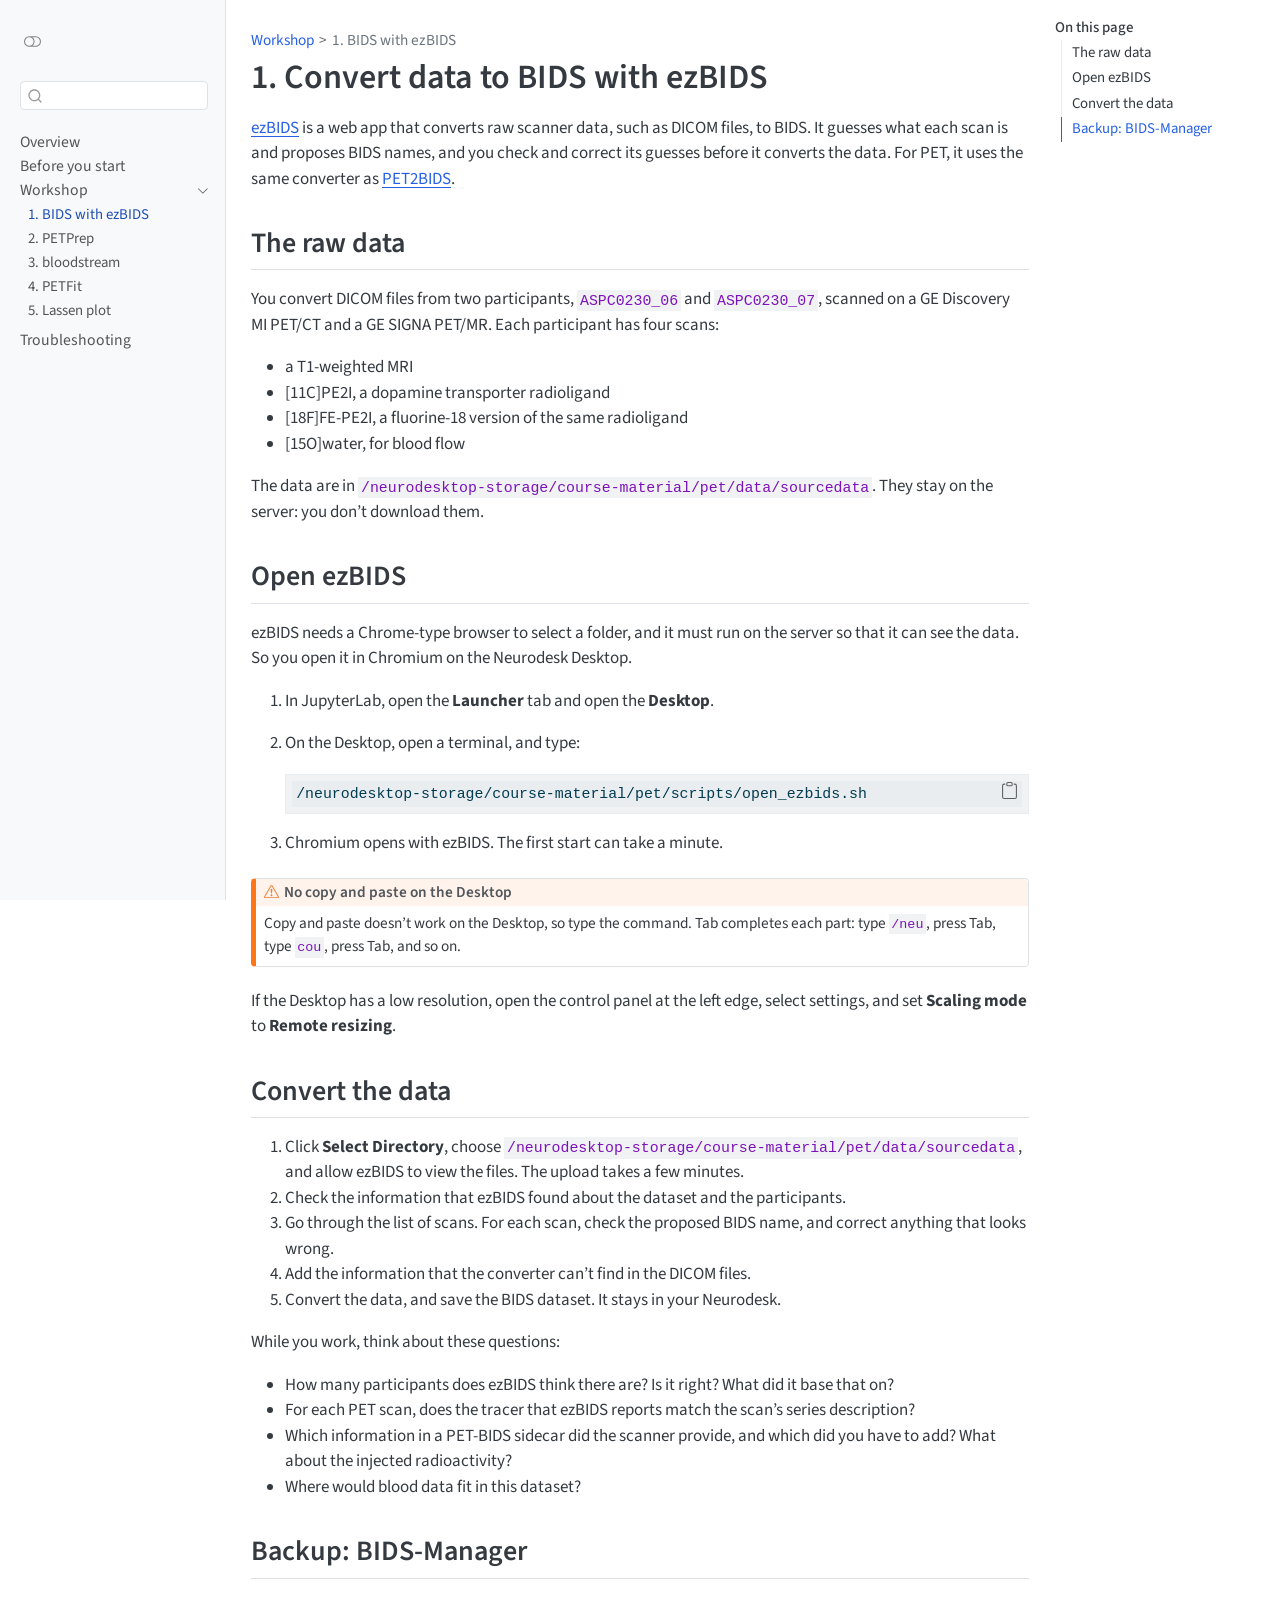
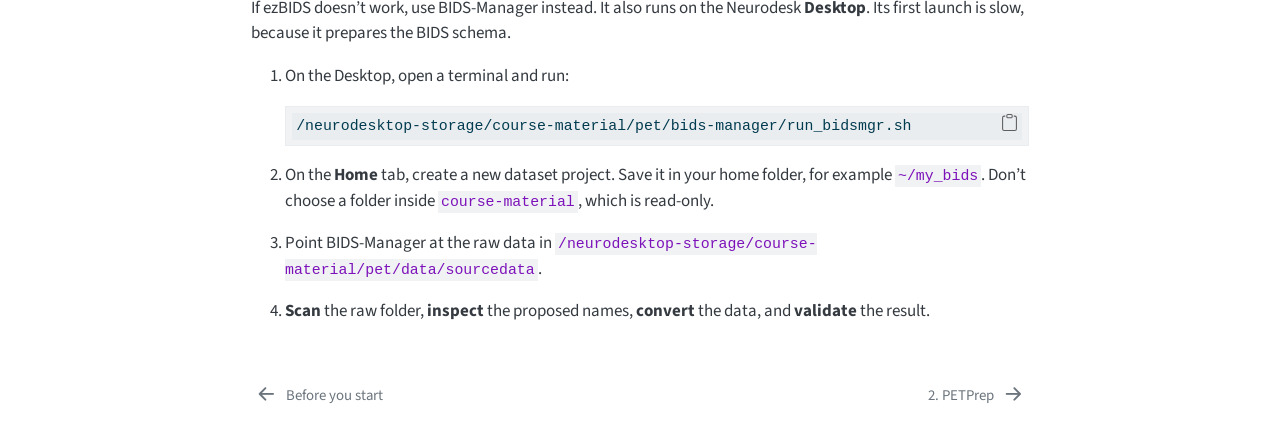
==== docs/01-ezbids.html @ 764176b8 "first commit" ====
<!DOCTYPE html>
<html xmlns="http://www.w3.org/1999/xhtml" lang="en" xml:lang="en"><head>

<meta charset="utf-8">
<meta name="generator" content="quarto-1.8.22">

<meta name="viewport" content="width=device-width, initial-scale=1.0, user-scalable=yes">


<title>1. Convert data to BIDS with ezBIDS – PET data analysis workshop</title>
<style>
code{white-space: pre-wrap;}
span.smallcaps{font-variant: small-caps;}
div.columns{display: flex; gap: min(4vw, 1.5em);}
div.column{flex: auto; overflow-x: auto;}
div.hanging-indent{margin-left: 1.5em; text-indent: -1.5em;}
ul.task-list{list-style: none;}
ul.task-list li input[type="checkbox"] {
  width: 0.8em;
  margin: 0 0.8em 0.2em -1em; /* quarto-specific, see https://github.com/quarto-dev/quarto-cli/issues/4556 */ 
  vertical-align: middle;
}
/* CSS for syntax highlighting */
html { -webkit-text-size-adjust: 100%; }
pre > code.sourceCode { white-space: pre; position: relative; }
pre > code.sourceCode > span { display: inline-block; line-height: 1.25; }
pre > code.sourceCode > span:empty { height: 1.2em; }
.sourceCode { overflow: visible; }
code.sourceCode > span { color: inherit; text-decoration: inherit; }
div.sourceCode { margin: 1em 0; }
pre.sourceCode { margin: 0; }
@media screen {
div.sourceCode { overflow: auto; }
}
@media print {
pre > code.sourceCode { white-space: pre-wrap; }
pre > code.sourceCode > span { text-indent: -5em; padding-left: 5em; }
}
pre.numberSource code
  { counter-reset: source-line 0; }
pre.numberSource code > span
  { position: relative; left: -4em; counter-increment: source-line; }
pre.numberSource code > span > a:first-child::before
  { content: counter(source-line);
    position: relative; left: -1em; text-align: right; vertical-align: baseline;
    border: none; display: inline-block;
    -webkit-touch-callout: none; -webkit-user-select: none;
    -khtml-user-select: none; -moz-user-select: none;
    -ms-user-select: none; user-select: none;
    padding: 0 4px; width: 4em;
  }
pre.numberSource { margin-left: 3em;  padding-left: 4px; }
div.sourceCode
  {   }
@media screen {
pre > code.sourceCode > span > a:first-child::before { text-decoration: underline; }
}
</style>


<script src="site_libs/quarto-nav/quarto-nav.js"></script>
<script src="site_libs/quarto-nav/headroom.min.js"></script>
<script src="site_libs/clipboard/clipboard.min.js"></script>
<script src="site_libs/quarto-search/autocomplete.umd.js"></script>
<script src="site_libs/quarto-search/fuse.min.js"></script>
<script src="site_libs/quarto-search/quarto-search.js"></script>
<meta name="quarto:offset" content="./">
<link href="./02-petprep.html" rel="next">
<link href="./setup.html" rel="prev">
<script src="site_libs/quarto-html/quarto.js" type="module"></script>
<script src="site_libs/quarto-html/tabsets/tabsets.js" type="module"></script>
<script src="site_libs/quarto-html/axe/axe-check.js" type="module"></script>
<script src="site_libs/quarto-html/popper.min.js"></script>
<script src="site_libs/quarto-html/tippy.umd.min.js"></script>
<script src="site_libs/quarto-html/anchor.min.js"></script>
<link href="site_libs/quarto-html/tippy.css" rel="stylesheet">
<link href="site_libs/quarto-html/quarto-syntax-highlighting-cd7454b418030687c631a6a7286fbe16.css" rel="stylesheet" class="quarto-color-scheme" id="quarto-text-highlighting-styles">
<link href="site_libs/quarto-html/quarto-syntax-highlighting-dark-fbf3368e9a39f98674df9137282eadca.css" rel="stylesheet" class="quarto-color-scheme quarto-color-alternate" id="quarto-text-highlighting-styles">
<link href="site_libs/quarto-html/quarto-syntax-highlighting-cd7454b418030687c631a6a7286fbe16.css" rel="stylesheet" class="quarto-color-scheme-extra" id="quarto-text-highlighting-styles">
<script src="site_libs/bootstrap/bootstrap.min.js"></script>
<link href="site_libs/bootstrap/bootstrap-icons.css" rel="stylesheet">
<link href="site_libs/bootstrap/bootstrap-1dff777cf163c50baf22591510baa299.min.css" rel="stylesheet" append-hash="true" class="quarto-color-scheme" id="quarto-bootstrap" data-mode="light">
<link href="site_libs/bootstrap/bootstrap-dark-a25004ff6f9bb34376268c84d08a2f1b.min.css" rel="stylesheet" append-hash="true" class="quarto-color-scheme quarto-color-alternate" id="quarto-bootstrap" data-mode="dark">
<link href="site_libs/bootstrap/bootstrap-1dff777cf163c50baf22591510baa299.min.css" rel="stylesheet" append-hash="true" class="quarto-color-scheme-extra" id="quarto-bootstrap" data-mode="light">
<script id="quarto-search-options" type="application/json">{
  "location": "sidebar",
  "copy-button": false,
  "collapse-after": 3,
  "panel-placement": "start",
  "type": "textbox",
  "limit": 50,
  "keyboard-shortcut": [
    "f",
    "/",
    "s"
  ],
  "show-item-context": false,
  "language": {
    "search-no-results-text": "No results",
    "search-matching-documents-text": "matching documents",
    "search-copy-link-title": "Copy link to search",
    "search-hide-matches-text": "Hide additional matches",
    "search-more-match-text": "more match in this document",
    "search-more-matches-text": "more matches in this document",
    "search-clear-button-title": "Clear",
    "search-text-placeholder": "",
    "search-detached-cancel-button-title": "Cancel",
    "search-submit-button-title": "Submit",
    "search-label": "Search"
  }
}</script>
<style>html{ scroll-behavior: smooth; }</style>


</head>

<body class="nav-sidebar docked quarto-light"><script id="quarto-html-before-body" type="application/javascript">
    const toggleBodyColorMode = (bsSheetEl) => {
      const mode = bsSheetEl.getAttribute("data-mode");
      const bodyEl = window.document.querySelector("body");
      if (mode === "dark") {
        bodyEl.classList.add("quarto-dark");
        bodyEl.classList.remove("quarto-light");
      } else {
        bodyEl.classList.add("quarto-light");
        bodyEl.classList.remove("quarto-dark");
      }
    }
    const toggleBodyColorPrimary = () => {
      const bsSheetEl = window.document.querySelector("link#quarto-bootstrap:not([rel=disabled-stylesheet])");
      if (bsSheetEl) {
        toggleBodyColorMode(bsSheetEl);
      }
    }
    const setColorSchemeToggle = (alternate) => {
      const toggles = window.document.querySelectorAll('.quarto-color-scheme-toggle');
      for (let i=0; i < toggles.length; i++) {
        const toggle = toggles[i];
        if (toggle) {
          if (alternate) {
            toggle.classList.add("alternate");
          } else {
            toggle.classList.remove("alternate");
          }
        }
      }
    };
    const toggleColorMode = (alternate) => {
      // Switch the stylesheets
      const primaryStylesheets = window.document.querySelectorAll('link.quarto-color-scheme:not(.quarto-color-alternate)');
      const alternateStylesheets = window.document.querySelectorAll('link.quarto-color-scheme.quarto-color-alternate');
      manageTransitions('#quarto-margin-sidebar .nav-link', false);
      if (alternate) {
        // note: dark is layered on light, we don't disable primary!
        enableStylesheet(alternateStylesheets);
        for (const sheetNode of alternateStylesheets) {
          if (sheetNode.id === "quarto-bootstrap") {
            toggleBodyColorMode(sheetNode);
          }
        }
      } else {
        disableStylesheet(alternateStylesheets);
        enableStylesheet(primaryStylesheets)
        toggleBodyColorPrimary();
      }
      manageTransitions('#quarto-margin-sidebar .nav-link', true);
      // Switch the toggles
      setColorSchemeToggle(alternate)
      // Hack to workaround the fact that safari doesn't
      // properly recolor the scrollbar when toggling (#1455)
      if (navigator.userAgent.indexOf('Safari') > 0 && navigator.userAgent.indexOf('Chrome') == -1) {
        manageTransitions("body", false);
        window.scrollTo(0, 1);
        setTimeout(() => {
          window.scrollTo(0, 0);
          manageTransitions("body", true);
        }, 40);
      }
    }
    const disableStylesheet = (stylesheets) => {
      for (let i=0; i < stylesheets.length; i++) {
        const stylesheet = stylesheets[i];
        stylesheet.rel = 'disabled-stylesheet';
      }
    }
    const enableStylesheet = (stylesheets) => {
      for (let i=0; i < stylesheets.length; i++) {
        const stylesheet = stylesheets[i];
        if(stylesheet.rel !== 'stylesheet') { // for Chrome, which will still FOUC without this check
          stylesheet.rel = 'stylesheet';
        }
      }
    }
    const manageTransitions = (selector, allowTransitions) => {
      const els = window.document.querySelectorAll(selector);
      for (let i=0; i < els.length; i++) {
        const el = els[i];
        if (allowTransitions) {
          el.classList.remove('notransition');
        } else {
          el.classList.add('notransition');
        }
      }
    }
    const isFileUrl = () => {
      return window.location.protocol === 'file:';
    }
    const hasAlternateSentinel = () => {
      let styleSentinel = getColorSchemeSentinel();
      if (styleSentinel !== null) {
        return styleSentinel === "alternate";
      } else {
        return false;
      }
    }
    const setStyleSentinel = (alternate) => {
      const value = alternate ? "alternate" : "default";
      if (!isFileUrl()) {
        window.localStorage.setItem("quarto-color-scheme", value);
      } else {
        localAlternateSentinel = value;
      }
    }
    const getColorSchemeSentinel = () => {
      if (!isFileUrl()) {
        const storageValue = window.localStorage.getItem("quarto-color-scheme");
        return storageValue != null ? storageValue : localAlternateSentinel;
      } else {
        return localAlternateSentinel;
      }
    }
    const toggleGiscusIfUsed = (isAlternate, darkModeDefault) => {
      const baseTheme = document.querySelector('#giscus-base-theme')?.value ?? 'light';
      const alternateTheme = document.querySelector('#giscus-alt-theme')?.value ?? 'dark';
      let newTheme = '';
      if(authorPrefersDark) {
        newTheme = isAlternate ? baseTheme : alternateTheme;
      } else {
        newTheme = isAlternate ? alternateTheme : baseTheme;
      }
      const changeGiscusTheme = () => {
        // From: https://github.com/giscus/giscus/issues/336
        const sendMessage = (message) => {
          const iframe = document.querySelector('iframe.giscus-frame');
          if (!iframe) return;
          iframe.contentWindow.postMessage({ giscus: message }, 'https://giscus.app');
        }
        sendMessage({
          setConfig: {
            theme: newTheme
          }
        });
      }
      const isGiscussLoaded = window.document.querySelector('iframe.giscus-frame') !== null;
      if (isGiscussLoaded) {
        changeGiscusTheme();
      }
    };
    const authorPrefersDark = false;
    const darkModeDefault = authorPrefersDark;
      document.querySelector('link#quarto-text-highlighting-styles.quarto-color-scheme-extra').rel = 'disabled-stylesheet';
      document.querySelector('link#quarto-bootstrap.quarto-color-scheme-extra').rel = 'disabled-stylesheet';
    let localAlternateSentinel = darkModeDefault ? 'alternate' : 'default';
    // Dark / light mode switch
    window.quartoToggleColorScheme = () => {
      // Read the current dark / light value
      let toAlternate = !hasAlternateSentinel();
      toggleColorMode(toAlternate);
      setStyleSentinel(toAlternate);
      toggleGiscusIfUsed(toAlternate, darkModeDefault);
      window.dispatchEvent(new Event('resize'));
    };
    // Switch to dark mode if need be
    if (hasAlternateSentinel()) {
      toggleColorMode(true);
    } else {
      toggleColorMode(false);
    }
  </script>

<div id="quarto-search-results"></div>
  <header id="quarto-header" class="headroom fixed-top">
  <nav class="quarto-secondary-nav">
    <div class="container-fluid d-flex">
      <button type="button" class="quarto-btn-toggle btn" data-bs-toggle="collapse" role="button" data-bs-target=".quarto-sidebar-collapse-item" aria-controls="quarto-sidebar" aria-expanded="false" aria-label="Toggle sidebar navigation" onclick="if (window.quartoToggleHeadroom) { window.quartoToggleHeadroom(); }">
        <i class="bi bi-layout-text-sidebar-reverse"></i>
      </button>
        <nav class="quarto-page-breadcrumbs" aria-label="breadcrumb"><ol class="breadcrumb"><li class="breadcrumb-item"><a href="./01-ezbids.html">Workshop</a></li><li class="breadcrumb-item"><a href="./01-ezbids.html">1. BIDS with ezBIDS</a></li></ol></nav>
        <a class="flex-grow-1" role="navigation" data-bs-toggle="collapse" data-bs-target=".quarto-sidebar-collapse-item" aria-controls="quarto-sidebar" aria-expanded="false" aria-label="Toggle sidebar navigation" onclick="if (window.quartoToggleHeadroom) { window.quartoToggleHeadroom(); }">      
        </a>
      <button type="button" class="btn quarto-search-button" aria-label="Search" onclick="window.quartoOpenSearch();">
        <i class="bi bi-search"></i>
      </button>
    </div>
  </nav>
</header>
<!-- content -->
<div id="quarto-content" class="quarto-container page-columns page-rows-contents page-layout-article">
<!-- sidebar -->
  <nav id="quarto-sidebar" class="sidebar collapse collapse-horizontal quarto-sidebar-collapse-item sidebar-navigation docked overflow-auto">
    <div class="pt-lg-2 mt-2 text-left sidebar-header">
      <a href="./index.html" class="sidebar-logo-link">
      </a>
      <div class="sidebar-tools-main">
  <a href="" class="quarto-color-scheme-toggle quarto-navigation-tool  px-1" onclick="window.quartoToggleColorScheme(); return false;" title="Toggle dark mode"><i class="bi"></i></a>
</div>
      </div>
        <div class="mt-2 flex-shrink-0 align-items-center">
        <div class="sidebar-search">
        <div id="quarto-search" class="" title="Search"></div>
        </div>
        </div>
    <div class="sidebar-menu-container"> 
    <ul class="list-unstyled mt-1">
        <li class="sidebar-item">
  <div class="sidebar-item-container"> 
  <a href="./index.html" class="sidebar-item-text sidebar-link">
 <span class="menu-text">Overview</span></a>
  </div>
</li>
        <li class="sidebar-item">
  <div class="sidebar-item-container"> 
  <a href="./setup.html" class="sidebar-item-text sidebar-link">
 <span class="menu-text">Before you start</span></a>
  </div>
</li>
        <li class="sidebar-item sidebar-item-section">
      <div class="sidebar-item-container"> 
            <a class="sidebar-item-text sidebar-link text-start" data-bs-toggle="collapse" data-bs-target="#quarto-sidebar-section-1" role="navigation" aria-expanded="true">
 <span class="menu-text">Workshop</span></a>
          <a class="sidebar-item-toggle text-start" data-bs-toggle="collapse" data-bs-target="#quarto-sidebar-section-1" role="navigation" aria-expanded="true" aria-label="Toggle section">
            <i class="bi bi-chevron-right ms-2"></i>
          </a> 
      </div>
      <ul id="quarto-sidebar-section-1" class="collapse list-unstyled sidebar-section depth1 show">  
          <li class="sidebar-item">
  <div class="sidebar-item-container"> 
  <a href="./01-ezbids.html" class="sidebar-item-text sidebar-link active">
 <span class="menu-text">1. BIDS with ezBIDS</span></a>
  </div>
</li>
          <li class="sidebar-item">
  <div class="sidebar-item-container"> 
  <a href="./02-petprep.html" class="sidebar-item-text sidebar-link">
 <span class="menu-text">2. PETPrep</span></a>
  </div>
</li>
          <li class="sidebar-item">
  <div class="sidebar-item-container"> 
  <a href="./03-bloodstream.html" class="sidebar-item-text sidebar-link">
 <span class="menu-text">3. bloodstream</span></a>
  </div>
</li>
          <li class="sidebar-item">
  <div class="sidebar-item-container"> 
  <a href="./04-petfit.html" class="sidebar-item-text sidebar-link">
 <span class="menu-text">4. PETFit</span></a>
  </div>
</li>
          <li class="sidebar-item">
  <div class="sidebar-item-container"> 
  <a href="./05-lassen.html" class="sidebar-item-text sidebar-link">
 <span class="menu-text">5. Lassen plot</span></a>
  </div>
</li>
      </ul>
  </li>
        <li class="sidebar-item">
  <div class="sidebar-item-container"> 
  <a href="./troubleshooting.html" class="sidebar-item-text sidebar-link">
 <span class="menu-text">Troubleshooting</span></a>
  </div>
</li>
    </ul>
    </div>
</nav>
<div id="quarto-sidebar-glass" class="quarto-sidebar-collapse-item" data-bs-toggle="collapse" data-bs-target=".quarto-sidebar-collapse-item"></div>
<!-- margin-sidebar -->
    <div id="quarto-margin-sidebar" class="sidebar margin-sidebar">
        <nav id="TOC" role="doc-toc" class="toc-active">
    <h2 id="toc-title">On this page</h2>
   
  <ul>
  <li><a href="#the-raw-data" id="toc-the-raw-data" class="nav-link active" data-scroll-target="#the-raw-data">The raw data</a></li>
  <li><a href="#open-ezbids" id="toc-open-ezbids" class="nav-link" data-scroll-target="#open-ezbids">Open ezBIDS</a></li>
  <li><a href="#convert-the-data" id="toc-convert-the-data" class="nav-link" data-scroll-target="#convert-the-data">Convert the data</a></li>
  <li><a href="#backup-bids-manager" id="toc-backup-bids-manager" class="nav-link" data-scroll-target="#backup-bids-manager">Backup: BIDS-Manager</a></li>
  </ul>
</nav>
    </div>
<!-- main -->
<main class="content" id="quarto-document-content">


<header id="title-block-header" class="quarto-title-block default"><nav class="quarto-page-breadcrumbs quarto-title-breadcrumbs d-none d-lg-block" aria-label="breadcrumb"><ol class="breadcrumb"><li class="breadcrumb-item"><a href="./01-ezbids.html">Workshop</a></li><li class="breadcrumb-item"><a href="./01-ezbids.html">1. BIDS with ezBIDS</a></li></ol></nav>
<div class="quarto-title">
<h1 class="title">1. Convert data to BIDS with ezBIDS</h1>
</div>



<div class="quarto-title-meta">

    
  
    
  </div>
  


</header>


<p><a href="https://github.com/openneuropet/ezbids_docker">ezBIDS</a> is a web app that converts raw scanner data, such as DICOM files, to BIDS. It guesses what each scan is and proposes BIDS names, and you check and correct its guesses before it converts the data. For PET, it uses the same converter as <a href="https://github.com/openneuropet/PET2BIDS">PET2BIDS</a>.</p>
<section id="the-raw-data" class="level2">
<h2 class="anchored" data-anchor-id="the-raw-data">The raw data</h2>
<p>You convert DICOM files from two participants, <code>ASPC0230_06</code> and <code>ASPC0230_07</code>, scanned on a GE Discovery MI PET/CT and a GE SIGNA PET/MR. Each participant has four scans:</p>
<ul>
<li>a T1-weighted MRI</li>
<li>[11C]PE2I, a dopamine transporter radioligand</li>
<li>[18F]FE-PE2I, a fluorine-18 version of the same radioligand</li>
<li>[15O]water, for blood flow</li>
</ul>
<p>The data are in <code>/neurodesktop-storage/course-material/pet/data/sourcedata</code>. They stay on the server: you don’t download them.</p>
</section>
<section id="open-ezbids" class="level2">
<h2 class="anchored" data-anchor-id="open-ezbids">Open ezBIDS</h2>
<p>ezBIDS needs a Chrome-type browser to select a folder, and it must run on the server so that it can see the data. So you open it in Chromium on the Neurodesk Desktop.</p>
<ol type="1">
<li><p>In JupyterLab, open the <strong>Launcher</strong> tab and open the <strong>Desktop</strong>.</p></li>
<li><p>On the Desktop, open a terminal, and type:</p>
<div class="code-copy-outer-scaffold"><div class="sourceCode" id="cb1"><pre class="sourceCode bash code-with-copy"><code class="sourceCode bash"><span id="cb1-1"><a href="#cb1-1" aria-hidden="true" tabindex="-1"></a><span class="ex">/neurodesktop-storage/course-material/pet/scripts/open_ezbids.sh</span></span></code></pre></div><button title="Copy to Clipboard" class="code-copy-button"><i class="bi"></i></button></div></li>
<li><p>Chromium opens with ezBIDS. The first start can take a minute.</p></li>
</ol>
<div class="callout callout-style-default callout-warning callout-titled">
<div class="callout-header d-flex align-content-center">
<div class="callout-icon-container">
<i class="callout-icon"></i>
</div>
<div class="callout-title-container flex-fill">
<span class="screen-reader-only">Warning</span>No copy and paste on the Desktop
</div>
</div>
<div class="callout-body-container callout-body">
<p>Copy and paste doesn’t work on the Desktop, so type the command. Tab completes each part: type <code>/neu</code>, press Tab, type <code>cou</code>, press Tab, and so on.</p>
</div>
</div>
<p>If the Desktop has a low resolution, open the control panel at the left edge, select settings, and set <strong>Scaling mode</strong> to <strong>Remote resizing</strong>.</p>
</section>
<section id="convert-the-data" class="level2">
<h2 class="anchored" data-anchor-id="convert-the-data">Convert the data</h2>
<ol type="1">
<li>Click <strong>Select Directory</strong>, choose <code>/neurodesktop-storage/course-material/pet/data/sourcedata</code>, and allow ezBIDS to view the files. The upload takes a few minutes.</li>
<li>Check the information that ezBIDS found about the dataset and the participants.</li>
<li>Go through the list of scans. For each scan, check the proposed BIDS name, and correct anything that looks wrong.</li>
<li>Add the information that the converter can’t find in the DICOM files.</li>
<li>Convert the data, and save the BIDS dataset. It stays in your Neurodesk.</li>
</ol>
<p>While you work, think about these questions:</p>
<ul>
<li>How many participants does ezBIDS think there are? Is it right? What did it base that on?</li>
<li>For each PET scan, does the tracer that ezBIDS reports match the scan’s series description?</li>
<li>Which information in a PET-BIDS sidecar did the scanner provide, and which did you have to add? What about the injected radioactivity?</li>
<li>Where would blood data fit in this dataset?</li>
</ul>
</section>
<section id="backup-bids-manager" class="level2">
<h2 class="anchored" data-anchor-id="backup-bids-manager">Backup: BIDS-Manager</h2>
<p>If ezBIDS doesn’t work, use BIDS-Manager instead. It also runs on the Neurodesk <strong>Desktop</strong>. Its first launch is slow, because it prepares the BIDS schema.</p>
<ol type="1">
<li><p>On the Desktop, open a terminal and run:</p>
<div class="code-copy-outer-scaffold"><div class="sourceCode" id="cb2"><pre class="sourceCode bash code-with-copy"><code class="sourceCode bash"><span id="cb2-1"><a href="#cb2-1" aria-hidden="true" tabindex="-1"></a><span class="ex">/neurodesktop-storage/course-material/pet/bids-manager/run_bidsmgr.sh</span></span></code></pre></div><button title="Copy to Clipboard" class="code-copy-button"><i class="bi"></i></button></div></li>
<li><p>On the <strong>Home</strong> tab, create a new dataset project. Save it in your home folder, for example <code>~/my_bids</code>. Don’t choose a folder inside <code>course-material</code>, which is read-only.</p></li>
<li><p>Point BIDS-Manager at the raw data in <code>/neurodesktop-storage/course-material/pet/data/sourcedata</code>.</p></li>
<li><p><strong>Scan</strong> the raw folder, <strong>inspect</strong> the proposed names, <strong>convert</strong> the data, and <strong>validate</strong> the result.</p></li>
</ol>


</section>

</main> <!-- /main -->
<script id="quarto-html-after-body" type="application/javascript">
  window.document.addEventListener("DOMContentLoaded", function (event) {
    // Ensure there is a toggle, if there isn't float one in the top right
    if (window.document.querySelector('.quarto-color-scheme-toggle') === null) {
      const a = window.document.createElement('a');
      a.classList.add('top-right');
      a.classList.add('quarto-color-scheme-toggle');
      a.href = "";
      a.onclick = function() { try { window.quartoToggleColorScheme(); } catch {} return false; };
      const i = window.document.createElement("i");
      i.classList.add('bi');
      a.appendChild(i);
      window.document.body.appendChild(a);
    }
    setColorSchemeToggle(hasAlternateSentinel())
    const icon = "";
    const anchorJS = new window.AnchorJS();
    anchorJS.options = {
      placement: 'right',
      icon: icon
    };
    anchorJS.add('.anchored');
    const isCodeAnnotation = (el) => {
      for (const clz of el.classList) {
        if (clz.startsWith('code-annotation-')) {                     
          return true;
        }
      }
      return false;
    }
    const onCopySuccess = function(e) {
      // button target
      const button = e.trigger;
      // don't keep focus
      button.blur();
      // flash "checked"
      button.classList.add('code-copy-button-checked');
      var currentTitle = button.getAttribute("title");
      button.setAttribute("title", "Copied!");
      let tooltip;
      if (window.bootstrap) {
        button.setAttribute("data-bs-toggle", "tooltip");
        button.setAttribute("data-bs-placement", "left");
        button.setAttribute("data-bs-title", "Copied!");
        tooltip = new bootstrap.Tooltip(button, 
          { trigger: "manual", 
            customClass: "code-copy-button-tooltip",
            offset: [0, -8]});
        tooltip.show();    
      }
      setTimeout(function() {
        if (tooltip) {
          tooltip.hide();
          button.removeAttribute("data-bs-title");
          button.removeAttribute("data-bs-toggle");
          button.removeAttribute("data-bs-placement");
        }
        button.setAttribute("title", currentTitle);
        button.classList.remove('code-copy-button-checked');
      }, 1000);
      // clear code selection
      e.clearSelection();
    }
    const getTextToCopy = function(trigger) {
        const codeEl = trigger.previousElementSibling.cloneNode(true);
        for (const childEl of codeEl.children) {
          if (isCodeAnnotation(childEl)) {
            childEl.remove();
          }
        }
        return codeEl.innerText;
    }
    const clipboard = new window.ClipboardJS('.code-copy-button:not([data-in-quarto-modal])', {
      text: getTextToCopy
    });
    clipboard.on('success', onCopySuccess);
    if (window.document.getElementById('quarto-embedded-source-code-modal')) {
      const clipboardModal = new window.ClipboardJS('.code-copy-button[data-in-quarto-modal]', {
        text: getTextToCopy,
        container: window.document.getElementById('quarto-embedded-source-code-modal')
      });
      clipboardModal.on('success', onCopySuccess);
    }
      var localhostRegex = new RegExp(/^(?:http|https):\/\/localhost\:?[0-9]*\//);
      var mailtoRegex = new RegExp(/^mailto:/);
        var filterRegex = new RegExp('/' + window.location.host + '/');
      var isInternal = (href) => {
          return filterRegex.test(href) || localhostRegex.test(href) || mailtoRegex.test(href);
      }
      // Inspect non-navigation links and adorn them if external
     var links = window.document.querySelectorAll('a[href]:not(.nav-link):not(.navbar-brand):not(.toc-action):not(.sidebar-link):not(.sidebar-item-toggle):not(.pagination-link):not(.no-external):not([aria-hidden]):not(.dropdown-item):not(.quarto-navigation-tool):not(.about-link)');
      for (var i=0; i<links.length; i++) {
        const link = links[i];
        if (!isInternal(link.href)) {
          // undo the damage that might have been done by quarto-nav.js in the case of
          // links that we want to consider external
          if (link.dataset.originalHref !== undefined) {
            link.href = link.dataset.originalHref;
          }
        }
      }
    function tippyHover(el, contentFn, onTriggerFn, onUntriggerFn) {
      const config = {
        allowHTML: true,
        maxWidth: 500,
        delay: 100,
        arrow: false,
        appendTo: function(el) {
            return el.parentElement;
        },
        interactive: true,
        interactiveBorder: 10,
        theme: 'quarto',
        placement: 'bottom-start',
      };
      if (contentFn) {
        config.content = contentFn;
      }
      if (onTriggerFn) {
        config.onTrigger = onTriggerFn;
      }
      if (onUntriggerFn) {
        config.onUntrigger = onUntriggerFn;
      }
      window.tippy(el, config); 
    }
    const noterefs = window.document.querySelectorAll('a[role="doc-noteref"]');
    for (var i=0; i<noterefs.length; i++) {
      const ref = noterefs[i];
      tippyHover(ref, function() {
        // use id or data attribute instead here
        let href = ref.getAttribute('data-footnote-href') || ref.getAttribute('href');
        try { href = new URL(href).hash; } catch {}
        const id = href.replace(/^#\/?/, "");
        const note = window.document.getElementById(id);
        if (note) {
          return note.innerHTML;
        } else {
          return "";
        }
      });
    }
    const xrefs = window.document.querySelectorAll('a.quarto-xref');
    const processXRef = (id, note) => {
      // Strip column container classes
      const stripColumnClz = (el) => {
        el.classList.remove("page-full", "page-columns");
        if (el.children) {
          for (const child of el.children) {
            stripColumnClz(child);
          }
        }
      }
      stripColumnClz(note)
      if (id === null || id.startsWith('sec-')) {
        // Special case sections, only their first couple elements
        const container = document.createElement("div");
        if (note.children && note.children.length > 2) {
          container.appendChild(note.children[0].cloneNode(true));
          for (let i = 1; i < note.children.length; i++) {
            const child = note.children[i];
            if (child.tagName === "P" && child.innerText === "") {
              continue;
            } else {
              container.appendChild(child.cloneNode(true));
              break;
            }
          }
          if (window.Quarto?.typesetMath) {
            window.Quarto.typesetMath(container);
          }
          return container.innerHTML
        } else {
          if (window.Quarto?.typesetMath) {
            window.Quarto.typesetMath(note);
          }
          return note.innerHTML;
        }
      } else {
        // Remove any anchor links if they are present
        const anchorLink = note.querySelector('a.anchorjs-link');
        if (anchorLink) {
          anchorLink.remove();
        }
        if (window.Quarto?.typesetMath) {
          window.Quarto.typesetMath(note);
        }
        if (note.classList.contains("callout")) {
          return note.outerHTML;
        } else {
          return note.innerHTML;
        }
      }
    }
    for (var i=0; i<xrefs.length; i++) {
      const xref = xrefs[i];
      tippyHover(xref, undefined, function(instance) {
        instance.disable();
        let url = xref.getAttribute('href');
        let hash = undefined; 
        if (url.startsWith('#')) {
          hash = url;
        } else {
          try { hash = new URL(url).hash; } catch {}
        }
        if (hash) {
          const id = hash.replace(/^#\/?/, "");
          const note = window.document.getElementById(id);
          if (note !== null) {
            try {
              const html = processXRef(id, note.cloneNode(true));
              instance.setContent(html);
            } finally {
              instance.enable();
              instance.show();
            }
          } else {
            // See if we can fetch this
            fetch(url.split('#')[0])
            .then(res => res.text())
            .then(html => {
              const parser = new DOMParser();
              const htmlDoc = parser.parseFromString(html, "text/html");
              const note = htmlDoc.getElementById(id);
              if (note !== null) {
                const html = processXRef(id, note);
                instance.setContent(html);
              } 
            }).finally(() => {
              instance.enable();
              instance.show();
            });
          }
        } else {
          // See if we can fetch a full url (with no hash to target)
          // This is a special case and we should probably do some content thinning / targeting
          fetch(url)
          .then(res => res.text())
          .then(html => {
            const parser = new DOMParser();
            const htmlDoc = parser.parseFromString(html, "text/html");
            const note = htmlDoc.querySelector('main.content');
            if (note !== null) {
              // This should only happen for chapter cross references
              // (since there is no id in the URL)
              // remove the first header
              if (note.children.length > 0 && note.children[0].tagName === "HEADER") {
                note.children[0].remove();
              }
              const html = processXRef(null, note);
              instance.setContent(html);
            } 
          }).finally(() => {
            instance.enable();
            instance.show();
          });
        }
      }, function(instance) {
      });
    }
        let selectedAnnoteEl;
        const selectorForAnnotation = ( cell, annotation) => {
          let cellAttr = 'data-code-cell="' + cell + '"';
          let lineAttr = 'data-code-annotation="' +  annotation + '"';
          const selector = 'span[' + cellAttr + '][' + lineAttr + ']';
          return selector;
        }
        const selectCodeLines = (annoteEl) => {
          const doc = window.document;
          const targetCell = annoteEl.getAttribute("data-target-cell");
          const targetAnnotation = annoteEl.getAttribute("data-target-annotation");
          const annoteSpan = window.document.querySelector(selectorForAnnotation(targetCell, targetAnnotation));
          const lines = annoteSpan.getAttribute("data-code-lines").split(",");
          const lineIds = lines.map((line) => {
            return targetCell + "-" + line;
          })
          let top = null;
          let height = null;
          let parent = null;
          if (lineIds.length > 0) {
              //compute the position of the single el (top and bottom and make a div)
              const el = window.document.getElementById(lineIds[0]);
              top = el.offsetTop;
              height = el.offsetHeight;
              parent = el.parentElement.parentElement;
            if (lineIds.length > 1) {
              const lastEl = window.document.getElementById(lineIds[lineIds.length - 1]);
              const bottom = lastEl.offsetTop + lastEl.offsetHeight;
              height = bottom - top;
            }
            if (top !== null && height !== null && parent !== null) {
              // cook up a div (if necessary) and position it 
              let div = window.document.getElementById("code-annotation-line-highlight");
              if (div === null) {
                div = window.document.createElement("div");
                div.setAttribute("id", "code-annotation-line-highlight");
                div.style.position = 'absolute';
                parent.appendChild(div);
              }
              div.style.top = top - 2 + "px";
              div.style.height = height + 4 + "px";
              div.style.left = 0;
              let gutterDiv = window.document.getElementById("code-annotation-line-highlight-gutter");
              if (gutterDiv === null) {
                gutterDiv = window.document.createElement("div");
                gutterDiv.setAttribute("id", "code-annotation-line-highlight-gutter");
                gutterDiv.style.position = 'absolute';
                const codeCell = window.document.getElementById(targetCell);
                const gutter = codeCell.querySelector('.code-annotation-gutter');
                gutter.appendChild(gutterDiv);
              }
              gutterDiv.style.top = top - 2 + "px";
              gutterDiv.style.height = height + 4 + "px";
            }
            selectedAnnoteEl = annoteEl;
          }
        };
        const unselectCodeLines = () => {
          const elementsIds = ["code-annotation-line-highlight", "code-annotation-line-highlight-gutter"];
          elementsIds.forEach((elId) => {
            const div = window.document.getElementById(elId);
            if (div) {
              div.remove();
            }
          });
          selectedAnnoteEl = undefined;
        };
          // Handle positioning of the toggle
      window.addEventListener(
        "resize",
        throttle(() => {
          elRect = undefined;
          if (selectedAnnoteEl) {
            selectCodeLines(selectedAnnoteEl);
          }
        }, 10)
      );
      function throttle(fn, ms) {
      let throttle = false;
      let timer;
        return (...args) => {
          if(!throttle) { // first call gets through
              fn.apply(this, args);
              throttle = true;
          } else { // all the others get throttled
              if(timer) clearTimeout(timer); // cancel #2
              timer = setTimeout(() => {
                fn.apply(this, args);
                timer = throttle = false;
              }, ms);
          }
        };
      }
        // Attach click handler to the DT
        const annoteDls = window.document.querySelectorAll('dt[data-target-cell]');
        for (const annoteDlNode of annoteDls) {
          annoteDlNode.addEventListener('click', (event) => {
            const clickedEl = event.target;
            if (clickedEl !== selectedAnnoteEl) {
              unselectCodeLines();
              const activeEl = window.document.querySelector('dt[data-target-cell].code-annotation-active');
              if (activeEl) {
                activeEl.classList.remove('code-annotation-active');
              }
              selectCodeLines(clickedEl);
              clickedEl.classList.add('code-annotation-active');
            } else {
              // Unselect the line
              unselectCodeLines();
              clickedEl.classList.remove('code-annotation-active');
            }
          });
        }
    const findCites = (el) => {
      const parentEl = el.parentElement;
      if (parentEl) {
        const cites = parentEl.dataset.cites;
        if (cites) {
          return {
            el,
            cites: cites.split(' ')
          };
        } else {
          return findCites(el.parentElement)
        }
      } else {
        return undefined;
      }
    };
    var bibliorefs = window.document.querySelectorAll('a[role="doc-biblioref"]');
    for (var i=0; i<bibliorefs.length; i++) {
      const ref = bibliorefs[i];
      const citeInfo = findCites(ref);
      if (citeInfo) {
        tippyHover(citeInfo.el, function() {
          var popup = window.document.createElement('div');
          citeInfo.cites.forEach(function(cite) {
            var citeDiv = window.document.createElement('div');
            citeDiv.classList.add('hanging-indent');
            citeDiv.classList.add('csl-entry');
            var biblioDiv = window.document.getElementById('ref-' + cite);
            if (biblioDiv) {
              citeDiv.innerHTML = biblioDiv.innerHTML;
            }
            popup.appendChild(citeDiv);
          });
          return popup.innerHTML;
        });
      }
    }
  });
  </script>
<nav class="page-navigation">
  <div class="nav-page nav-page-previous">
      <a href="./setup.html" class="pagination-link" aria-label="Before you start">
        <i class="bi bi-arrow-left-short"></i> <span class="nav-page-text">Before you start</span>
      </a>          
  </div>
  <div class="nav-page nav-page-next">
      <a href="./02-petprep.html" class="pagination-link" aria-label="2. PETPrep">
        <span class="nav-page-text">2. PETPrep</span> <i class="bi bi-arrow-right-short"></i>
      </a>
  </div>
</nav>
</div> <!-- /content -->




<script src="site_libs/quarto-html/zenscroll-min.js"></script>
</body></html>
---- docs/site_libs/quarto-html/tippy.css ----
.tippy-box[data-animation=fade][data-state=hidden]{opacity:0}[data-tippy-root]{max-width:calc(100vw - 10px)}.tippy-box{position:relative;background-color:#333;color:#fff;border-radius:4px;font-size:14px;line-height:1.4;white-space:normal;outline:0;transition-property:transform,visibility,opacity}.tippy-box[data-placement^=top]>.tippy-arrow{bottom:0}.tippy-box[data-placement^=top]>.tippy-arrow:before{bottom:-7px;left:0;border-width:8px 8px 0;border-top-color:initial;transform-origin:center top}.tippy-box[data-placement^=bottom]>.tippy-arrow{top:0}.tippy-box[data-placement^=bottom]>.tippy-arrow:before{top:-7px;left:0;border-width:0 8px 8px;border-bottom-color:initial;transform-origin:center bottom}.tippy-box[data-placement^=left]>.tippy-arrow{right:0}.tippy-box[data-placement^=left]>.tippy-arrow:before{border-width:8px 0 8px 8px;border-left-color:initial;right:-7px;transform-origin:center left}.tippy-box[data-placement^=right]>.tippy-arrow{left:0}.tippy-box[data-placement^=right]>.tippy-arrow:before{left:-7px;border-width:8px 8px 8px 0;border-right-color:initial;transform-origin:center right}.tippy-box[data-inertia][data-state=visible]{transition-timing-function:cubic-bezier(.54,1.5,.38,1.11)}.tippy-arrow{width:16px;height:16px;color:#333}.tippy-arrow:before{content:"";position:absolute;border-color:transparent;border-style:solid}.tippy-content{position:relative;padding:5px 9px;z-index:1}
---- docs/site_libs/quarto-html/quarto-syntax-highlighting-cd7454b418030687c631a6a7286fbe16.css ----
/* quarto syntax highlight colors */
:root {
  --quarto-hl-ot-color: #003B4F;
  --quarto-hl-at-color: #657422;
  --quarto-hl-ss-color: #20794D;
  --quarto-hl-an-color: #5E5E5E;
  --quarto-hl-fu-color: #4758AB;
  --quarto-hl-st-color: #20794D;
  --quarto-hl-cf-color: #003B4F;
  --quarto-hl-op-color: #5E5E5E;
  --quarto-hl-er-color: #AD0000;
  --quarto-hl-bn-color: #AD0000;
  --quarto-hl-al-color: #AD0000;
  --quarto-hl-va-color: #111111;
  --quarto-hl-bu-color: inherit;
  --quarto-hl-ex-color: inherit;
  --quarto-hl-pp-color: #AD0000;
  --quarto-hl-in-color: #5E5E5E;
  --quarto-hl-vs-color: #20794D;
  --quarto-hl-wa-color: #5E5E5E;
  --quarto-hl-do-color: #5E5E5E;
  --quarto-hl-im-color: #00769E;
  --quarto-hl-ch-color: #20794D;
  --quarto-hl-dt-color: #AD0000;
  --quarto-hl-fl-color: #AD0000;
  --quarto-hl-co-color: #5E5E5E;
  --quarto-hl-cv-color: #5E5E5E;
  --quarto-hl-cn-color: #8f5902;
  --quarto-hl-sc-color: #5E5E5E;
  --quarto-hl-dv-color: #AD0000;
  --quarto-hl-kw-color: #003B4F;
}

/* other quarto variables */
:root {
  --quarto-font-monospace: SFMono-Regular, Menlo, Monaco, Consolas, "Liberation Mono", "Courier New", monospace;
}

/* syntax highlight based on Pandoc's rules */
pre > code.sourceCode > span {
  color: #003B4F;
}

code.sourceCode > span {
  color: #003B4F;
}

div.sourceCode,
div.sourceCode pre.sourceCode {
  color: #003B4F;
}

/* Normal */
code span {
  color: #003B4F;
}

/* Alert */
code span.al {
  color: #AD0000;
  font-style: inherit;
}

/* Annotation */
code span.an {
  color: #5E5E5E;
  font-style: inherit;
}

/* Attribute */
code span.at {
  color: #657422;
  font-style: inherit;
}

/* BaseN */
code span.bn {
  color: #AD0000;
  font-style: inherit;
}

/* BuiltIn */
code span.bu {
  font-style: inherit;
}

/* ControlFlow */
code span.cf {
  color: #003B4F;
  font-weight: bold;
  font-style: inherit;
}

/* Char */
code span.ch {
  color: #20794D;
  font-style: inherit;
}

/* Constant */
code span.cn {
  color: #8f5902;
  font-style: inherit;
}

/* Comment */
code span.co {
  color: #5E5E5E;
  font-style: inherit;
}

/* CommentVar */
code span.cv {
  color: #5E5E5E;
  font-style: italic;
}

/* Documentation */
code span.do {
  color: #5E5E5E;
  font-style: italic;
}

/* DataType */
code span.dt {
  color: #AD0000;
  font-style: inherit;
}

/* DecVal */
code span.dv {
  color: #AD0000;
  font-style: inherit;
}

/* Error */
code span.er {
  color: #AD0000;
  font-style: inherit;
}

/* Extension */
code span.ex {
  font-style: inherit;
}

/* Float */
code span.fl {
  color: #AD0000;
  font-style: inherit;
}

/* Function */
code span.fu {
  color: #4758AB;
  font-style: inherit;
}

/* Import */
code span.im {
  color: #00769E;
  font-style: inherit;
}

/* Information */
code span.in {
  color: #5E5E5E;
  font-style: inherit;
}

/* Keyword */
code span.kw {
  color: #003B4F;
  font-weight: bold;
  font-style: inherit;
}

/* Operator */
code span.op {
  color: #5E5E5E;
  font-style: inherit;
}

/* Other */
code span.ot {
  color: #003B4F;
  font-style: inherit;
}

/* Preprocessor */
code span.pp {
  color: #AD0000;
  font-style: inherit;
}

/* SpecialChar */
code span.sc {
  color: #5E5E5E;
  font-style: inherit;
}

/* SpecialString */
code span.ss {
  color: #20794D;
  font-style: inherit;
}

/* String */
code span.st {
  color: #20794D;
  font-style: inherit;
}

/* Variable */
code span.va {
  color: #111111;
  font-style: inherit;
}

/* VerbatimString */
code span.vs {
  color: #20794D;
  font-style: inherit;
}

/* Warning */
code span.wa {
  color: #5E5E5E;
  font-style: italic;
}

.prevent-inlining {
  content: "</";
}

/*# sourceMappingURL=cc7404ab61391eed0f58b5c97bfcf92b.css.map */
---- docs/site_libs/quarto-html/quarto-syntax-highlighting-dark-fbf3368e9a39f98674df9137282eadca.css ----
/* quarto syntax highlight colors */
:root {
  --quarto-hl-al-color: #f07178;
  --quarto-hl-an-color: #d4d0ab;
  --quarto-hl-at-color: #00e0e0;
  --quarto-hl-bn-color: #d4d0ab;
  --quarto-hl-bu-color: #abe338;
  --quarto-hl-ch-color: #abe338;
  --quarto-hl-co-color: #f8f8f2;
  --quarto-hl-cv-color: #ffd700;
  --quarto-hl-cn-color: #ffd700;
  --quarto-hl-cf-color: #ffa07a;
  --quarto-hl-dt-color: #ffa07a;
  --quarto-hl-dv-color: #d4d0ab;
  --quarto-hl-do-color: #f8f8f2;
  --quarto-hl-er-color: #f07178;
  --quarto-hl-ex-color: #00e0e0;
  --quarto-hl-fl-color: #d4d0ab;
  --quarto-hl-fu-color: #ffa07a;
  --quarto-hl-im-color: #abe338;
  --quarto-hl-in-color: #d4d0ab;
  --quarto-hl-kw-color: #ffa07a;
  --quarto-hl-op-color: #ffa07a;
  --quarto-hl-ot-color: #00e0e0;
  --quarto-hl-pp-color: #dcc6e0;
  --quarto-hl-re-color: #00e0e0;
  --quarto-hl-sc-color: #abe338;
  --quarto-hl-ss-color: #abe338;
  --quarto-hl-st-color: #abe338;
  --quarto-hl-va-color: #00e0e0;
  --quarto-hl-vs-color: #abe338;
  --quarto-hl-wa-color: #dcc6e0;
}

/* other quarto variables */
:root {
  --quarto-font-monospace: SFMono-Regular, Menlo, Monaco, Consolas, "Liberation Mono", "Courier New", monospace;
}

/* syntax highlight based on Pandoc's rules */
pre > code.sourceCode > span {
  color: #f8f8f2;
}

code.sourceCode > span {
  color: #f8f8f2;
}

div.sourceCode,
div.sourceCode pre.sourceCode {
  color: #f8f8f2;
}

/* Normal */
code span {
  color: #f8f8f2;
}

/* Alert */
code span.al {
  color: #f07178;
}

/* Annotation */
code span.an {
  color: #d4d0ab;
}

/* Attribute */
code span.at {
  color: #00e0e0;
}

/* BaseN */
code span.bn {
  color: #d4d0ab;
}

/* BuiltIn */
code span.bu {
  color: #abe338;
}

/* ControlFlow */
code span.cf {
  font-weight: bold;
  color: #ffa07a;
}

/* Char */
code span.ch {
  color: #abe338;
}

/* Constant */
code span.cn {
  color: #ffd700;
}

/* Comment */
code span.co {
  font-style: italic;
  color: #f8f8f2;
}

/* CommentVar */
code span.cv {
  color: #ffd700;
}

/* Documentation */
code span.do {
  color: #f8f8f2;
}

/* DataType */
code span.dt {
  color: #ffa07a;
}

/* DecVal */
code span.dv {
  color: #d4d0ab;
}

/* Error */
code span.er {
  color: #f07178;
  text-decoration: underline;
}

/* Extension */
code span.ex {
  font-weight: bold;
  color: #00e0e0;
}

/* Float */
code span.fl {
  color: #d4d0ab;
}

/* Function */
code span.fu {
  color: #ffa07a;
}

/* Import */
code span.im {
  color: #abe338;
}

/* Information */
code span.in {
  color: #d4d0ab;
}

/* Keyword */
code span.kw {
  font-weight: bold;
  color: #ffa07a;
}

/* Operator */
code span.op {
  color: #ffa07a;
}

/* Other */
code span.ot {
  color: #00e0e0;
}

/* Preprocessor */
code span.pp {
  color: #dcc6e0;
}

/* RegionMarker */
code span.re {
  background-color: #f8f8f2;
  color: #00e0e0;
}

/* SpecialChar */
code span.sc {
  color: #abe338;
}

/* SpecialString */
code span.ss {
  color: #abe338;
}

/* String */
code span.st {
  color: #abe338;
}

/* Variable */
code span.va {
  color: #00e0e0;
}

/* VerbatimString */
code span.vs {
  color: #abe338;
}

/* Warning */
code span.wa {
  color: #dcc6e0;
}

.prevent-inlining {
  content: "</";
}

/*# sourceMappingURL=cefb45797f88be9fdd2bc0e74a6f459a.css.map */
---- docs/site_libs/quarto-html/quarto-syntax-highlighting-cd7454b418030687c631a6a7286fbe16.css ----
/* quarto syntax highlight colors */
:root {
  --quarto-hl-ot-color: #003B4F;
  --quarto-hl-at-color: #657422;
  --quarto-hl-ss-color: #20794D;
  --quarto-hl-an-color: #5E5E5E;
  --quarto-hl-fu-color: #4758AB;
  --quarto-hl-st-color: #20794D;
  --quarto-hl-cf-color: #003B4F;
  --quarto-hl-op-color: #5E5E5E;
  --quarto-hl-er-color: #AD0000;
  --quarto-hl-bn-color: #AD0000;
  --quarto-hl-al-color: #AD0000;
  --quarto-hl-va-color: #111111;
  --quarto-hl-bu-color: inherit;
  --quarto-hl-ex-color: inherit;
  --quarto-hl-pp-color: #AD0000;
  --quarto-hl-in-color: #5E5E5E;
  --quarto-hl-vs-color: #20794D;
  --quarto-hl-wa-color: #5E5E5E;
  --quarto-hl-do-color: #5E5E5E;
  --quarto-hl-im-color: #00769E;
  --quarto-hl-ch-color: #20794D;
  --quarto-hl-dt-color: #AD0000;
  --quarto-hl-fl-color: #AD0000;
  --quarto-hl-co-color: #5E5E5E;
  --quarto-hl-cv-color: #5E5E5E;
  --quarto-hl-cn-color: #8f5902;
  --quarto-hl-sc-color: #5E5E5E;
  --quarto-hl-dv-color: #AD0000;
  --quarto-hl-kw-color: #003B4F;
}

/* other quarto variables */
:root {
  --quarto-font-monospace: SFMono-Regular, Menlo, Monaco, Consolas, "Liberation Mono", "Courier New", monospace;
}

/* syntax highlight based on Pandoc's rules */
pre > code.sourceCode > span {
  color: #003B4F;
}

code.sourceCode > span {
  color: #003B4F;
}

div.sourceCode,
div.sourceCode pre.sourceCode {
  color: #003B4F;
}

/* Normal */
code span {
  color: #003B4F;
}

/* Alert */
code span.al {
  color: #AD0000;
  font-style: inherit;
}

/* Annotation */
code span.an {
  color: #5E5E5E;
  font-style: inherit;
}

/* Attribute */
code span.at {
  color: #657422;
  font-style: inherit;
}

/* BaseN */
code span.bn {
  color: #AD0000;
  font-style: inherit;
}

/* BuiltIn */
code span.bu {
  font-style: inherit;
}

/* ControlFlow */
code span.cf {
  color: #003B4F;
  font-weight: bold;
  font-style: inherit;
}

/* Char */
code span.ch {
  color: #20794D;
  font-style: inherit;
}

/* Constant */
code span.cn {
  color: #8f5902;
  font-style: inherit;
}

/* Comment */
code span.co {
  color: #5E5E5E;
  font-style: inherit;
}

/* CommentVar */
code span.cv {
  color: #5E5E5E;
  font-style: italic;
}

/* Documentation */
code span.do {
  color: #5E5E5E;
  font-style: italic;
}

/* DataType */
code span.dt {
  color: #AD0000;
  font-style: inherit;
}

/* DecVal */
code span.dv {
  color: #AD0000;
  font-style: inherit;
}

/* Error */
code span.er {
  color: #AD0000;
  font-style: inherit;
}

/* Extension */
code span.ex {
  font-style: inherit;
}

/* Float */
code span.fl {
  color: #AD0000;
  font-style: inherit;
}

/* Function */
code span.fu {
  color: #4758AB;
  font-style: inherit;
}

/* Import */
code span.im {
  color: #00769E;
  font-style: inherit;
}

/* Information */
code span.in {
  color: #5E5E5E;
  font-style: inherit;
}

/* Keyword */
code span.kw {
  color: #003B4F;
  font-weight: bold;
  font-style: inherit;
}

/* Operator */
code span.op {
  color: #5E5E5E;
  font-style: inherit;
}

/* Other */
code span.ot {
  color: #003B4F;
  font-style: inherit;
}

/* Preprocessor */
code span.pp {
  color: #AD0000;
  font-style: inherit;
}

/* SpecialChar */
code span.sc {
  color: #5E5E5E;
  font-style: inherit;
}

/* SpecialString */
code span.ss {
  color: #20794D;
  font-style: inherit;
}

/* String */
code span.st {
  color: #20794D;
  font-style: inherit;
}

/* Variable */
code span.va {
  color: #111111;
  font-style: inherit;
}

/* VerbatimString */
code span.vs {
  color: #20794D;
  font-style: inherit;
}

/* Warning */
code span.wa {
  color: #5E5E5E;
  font-style: italic;
}

.prevent-inlining {
  content: "</";
}

/*# sourceMappingURL=cc7404ab61391eed0f58b5c97bfcf92b.css.map */
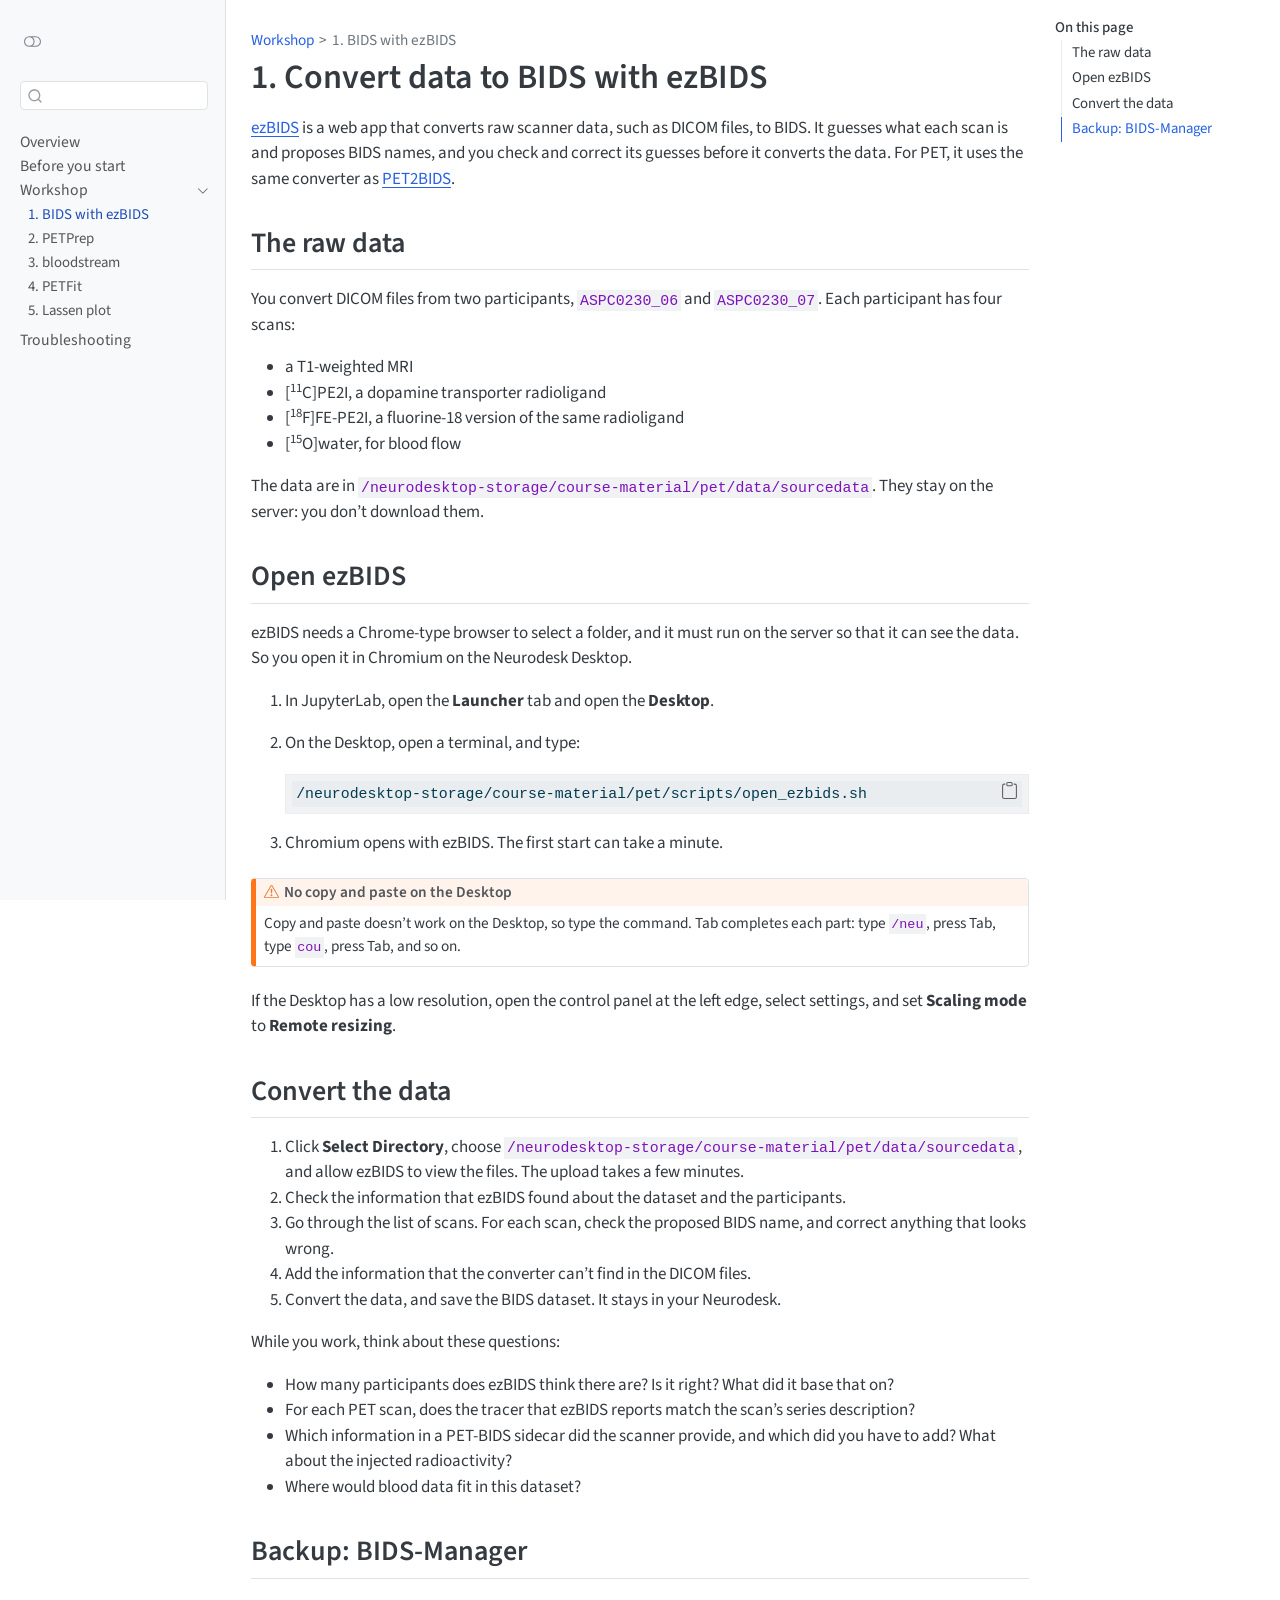
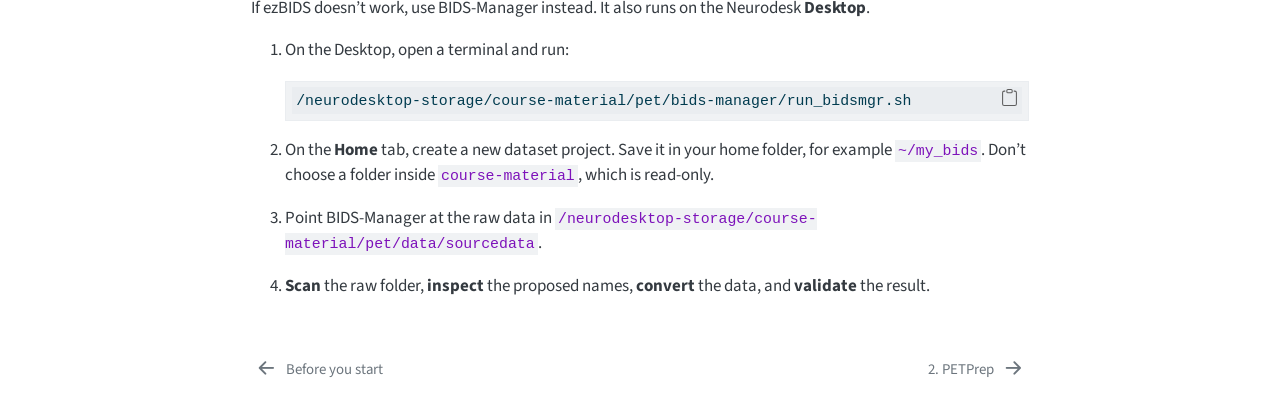
==== commit 9bdd3e28: "Revise workshop flow: two bloodstream runs, 2TCM and Lassen analyses in PETFit, PETPrep options sect" ====
--- a/docs/01-ezbids.html
+++ b/docs/01-ezbids.html
@@ -414,12 +414,12 @@
 <p><a href="https://github.com/openneuropet/ezbids_docker">ezBIDS</a> is a web app that converts raw scanner data, such as DICOM files, to BIDS. It guesses what each scan is and proposes BIDS names, and you check and correct its guesses before it converts the data. For PET, it uses the same converter as <a href="https://github.com/openneuropet/PET2BIDS">PET2BIDS</a>.</p>
 <section id="the-raw-data" class="level2">
 <h2 class="anchored" data-anchor-id="the-raw-data">The raw data</h2>
-<p>You convert DICOM files from two participants, <code>ASPC0230_06</code> and <code>ASPC0230_07</code>, scanned on a GE Discovery MI PET/CT and a GE SIGNA PET/MR. Each participant has four scans:</p>
+<p>You convert DICOM files from two participants, <code>ASPC0230_06</code> and <code>ASPC0230_07</code>. Each participant has four scans:</p>
 <ul>
 <li>a T1-weighted MRI</li>
-<li>[11C]PE2I, a dopamine transporter radioligand</li>
-<li>[18F]FE-PE2I, a fluorine-18 version of the same radioligand</li>
-<li>[15O]water, for blood flow</li>
+<li>[<sup>11</sup>C]PE2I, a dopamine transporter radioligand</li>
+<li>[<sup>18</sup>F]FE-PE2I, a fluorine-18 version of the same radioligand</li>
+<li>[<sup>15</sup>O]water, for blood flow</li>
 </ul>
 <p>The data are in <code>/neurodesktop-storage/course-material/pet/data/sourcedata</code>. They stay on the server: you don’t download them.</p>
 </section>
@@ -466,7 +466,7 @@
 </section>
 <section id="backup-bids-manager" class="level2">
 <h2 class="anchored" data-anchor-id="backup-bids-manager">Backup: BIDS-Manager</h2>
-<p>If ezBIDS doesn’t work, use BIDS-Manager instead. It also runs on the Neurodesk <strong>Desktop</strong>. Its first launch is slow, because it prepares the BIDS schema.</p>
+<p>If ezBIDS doesn’t work, use BIDS-Manager instead. It also runs on the Neurodesk <strong>Desktop</strong>.</p>
 <ol type="1">
 <li><p>On the Desktop, open a terminal and run:</p>
 <div class="code-copy-outer-scaffold"><div class="sourceCode" id="cb2"><pre class="sourceCode bash code-with-copy"><code class="sourceCode bash"><span id="cb2-1"><a href="#cb2-1" aria-hidden="true" tabindex="-1"></a><span class="ex">/neurodesktop-storage/course-material/pet/bids-manager/run_bidsmgr.sh</span></span></code></pre></div><button title="Copy to Clipboard" class="code-copy-button"><i class="bi"></i></button></div></li>
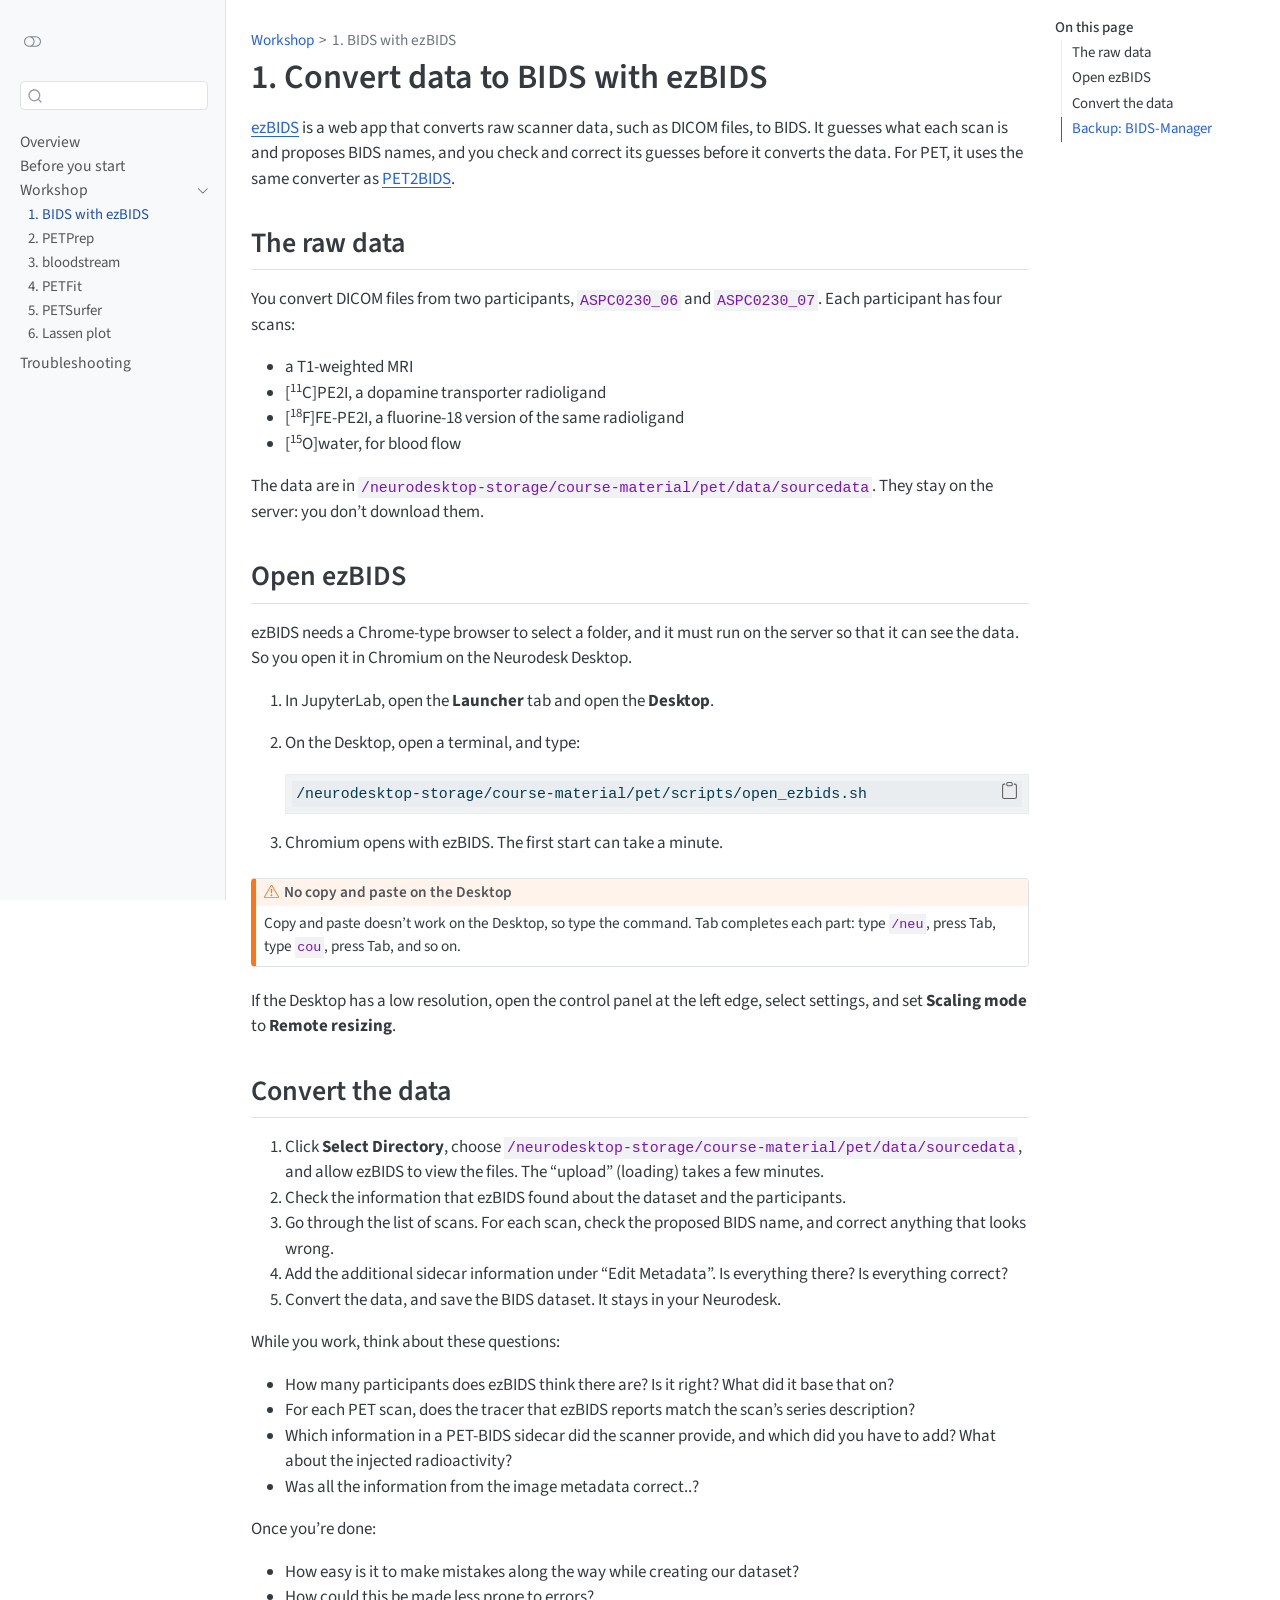
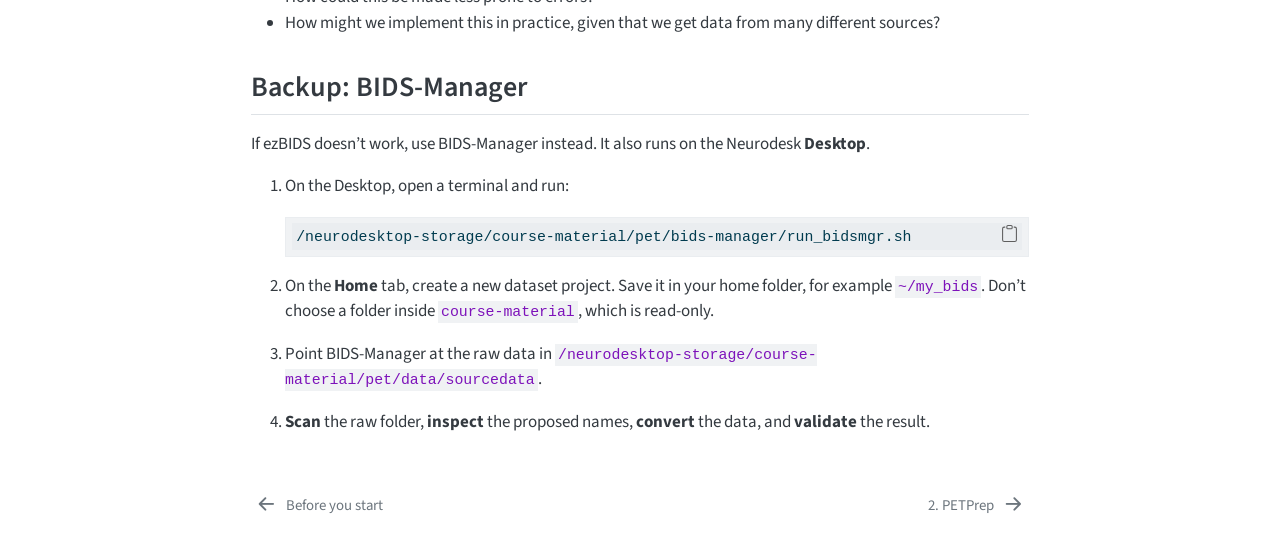
==== commit 1088b0c5: "Update before course" ====
--- a/docs/01-ezbids.html
+++ b/docs/01-ezbids.html
@@ -359,8 +359,14 @@
 </li>
           <li class="sidebar-item">
   <div class="sidebar-item-container"> 
-  <a href="./05-lassen.html" class="sidebar-item-text sidebar-link">
- <span class="menu-text">5. Lassen plot</span></a>
+  <a href="./05-petsurfer.html" class="sidebar-item-text sidebar-link">
+ <span class="menu-text">5. PETSurfer</span></a>
+  </div>
+</li>
+          <li class="sidebar-item">
+  <div class="sidebar-item-container"> 
+  <a href="./06-lassen.html" class="sidebar-item-text sidebar-link">
+ <span class="menu-text">6. Lassen plot</span></a>
   </div>
 </li>
       </ul>
@@ -450,10 +456,10 @@
 <section id="convert-the-data" class="level2">
 <h2 class="anchored" data-anchor-id="convert-the-data">Convert the data</h2>
 <ol type="1">
-<li>Click <strong>Select Directory</strong>, choose <code>/neurodesktop-storage/course-material/pet/data/sourcedata</code>, and allow ezBIDS to view the files. The upload takes a few minutes.</li>
+<li>Click <strong>Select Directory</strong>, choose <code>/neurodesktop-storage/course-material/pet/data/sourcedata</code>, and allow ezBIDS to view the files. The “upload” (loading) takes a few minutes.</li>
 <li>Check the information that ezBIDS found about the dataset and the participants.</li>
 <li>Go through the list of scans. For each scan, check the proposed BIDS name, and correct anything that looks wrong.</li>
-<li>Add the information that the converter can’t find in the DICOM files.</li>
+<li>Add the additional sidecar information under “Edit Metadata”. Is everything there? Is everything correct?</li>
 <li>Convert the data, and save the BIDS dataset. It stays in your Neurodesk.</li>
 </ol>
 <p>While you work, think about these questions:</p>
@@ -461,7 +467,13 @@
 <li>How many participants does ezBIDS think there are? Is it right? What did it base that on?</li>
 <li>For each PET scan, does the tracer that ezBIDS reports match the scan’s series description?</li>
 <li>Which information in a PET-BIDS sidecar did the scanner provide, and which did you have to add? What about the injected radioactivity?</li>
-<li>Where would blood data fit in this dataset?</li>
+<li>Was all the information from the image metadata correct..?</li>
+</ul>
+<p>Once you’re done:</p>
+<ul>
+<li>How easy is it to make mistakes along the way while creating our dataset?</li>
+<li>How could this be made less prone to errors?</li>
+<li>How might we implement this in practice, given that we get data from many different sources?</li>
 </ul>
 </section>
 <section id="backup-bids-manager" class="level2">
